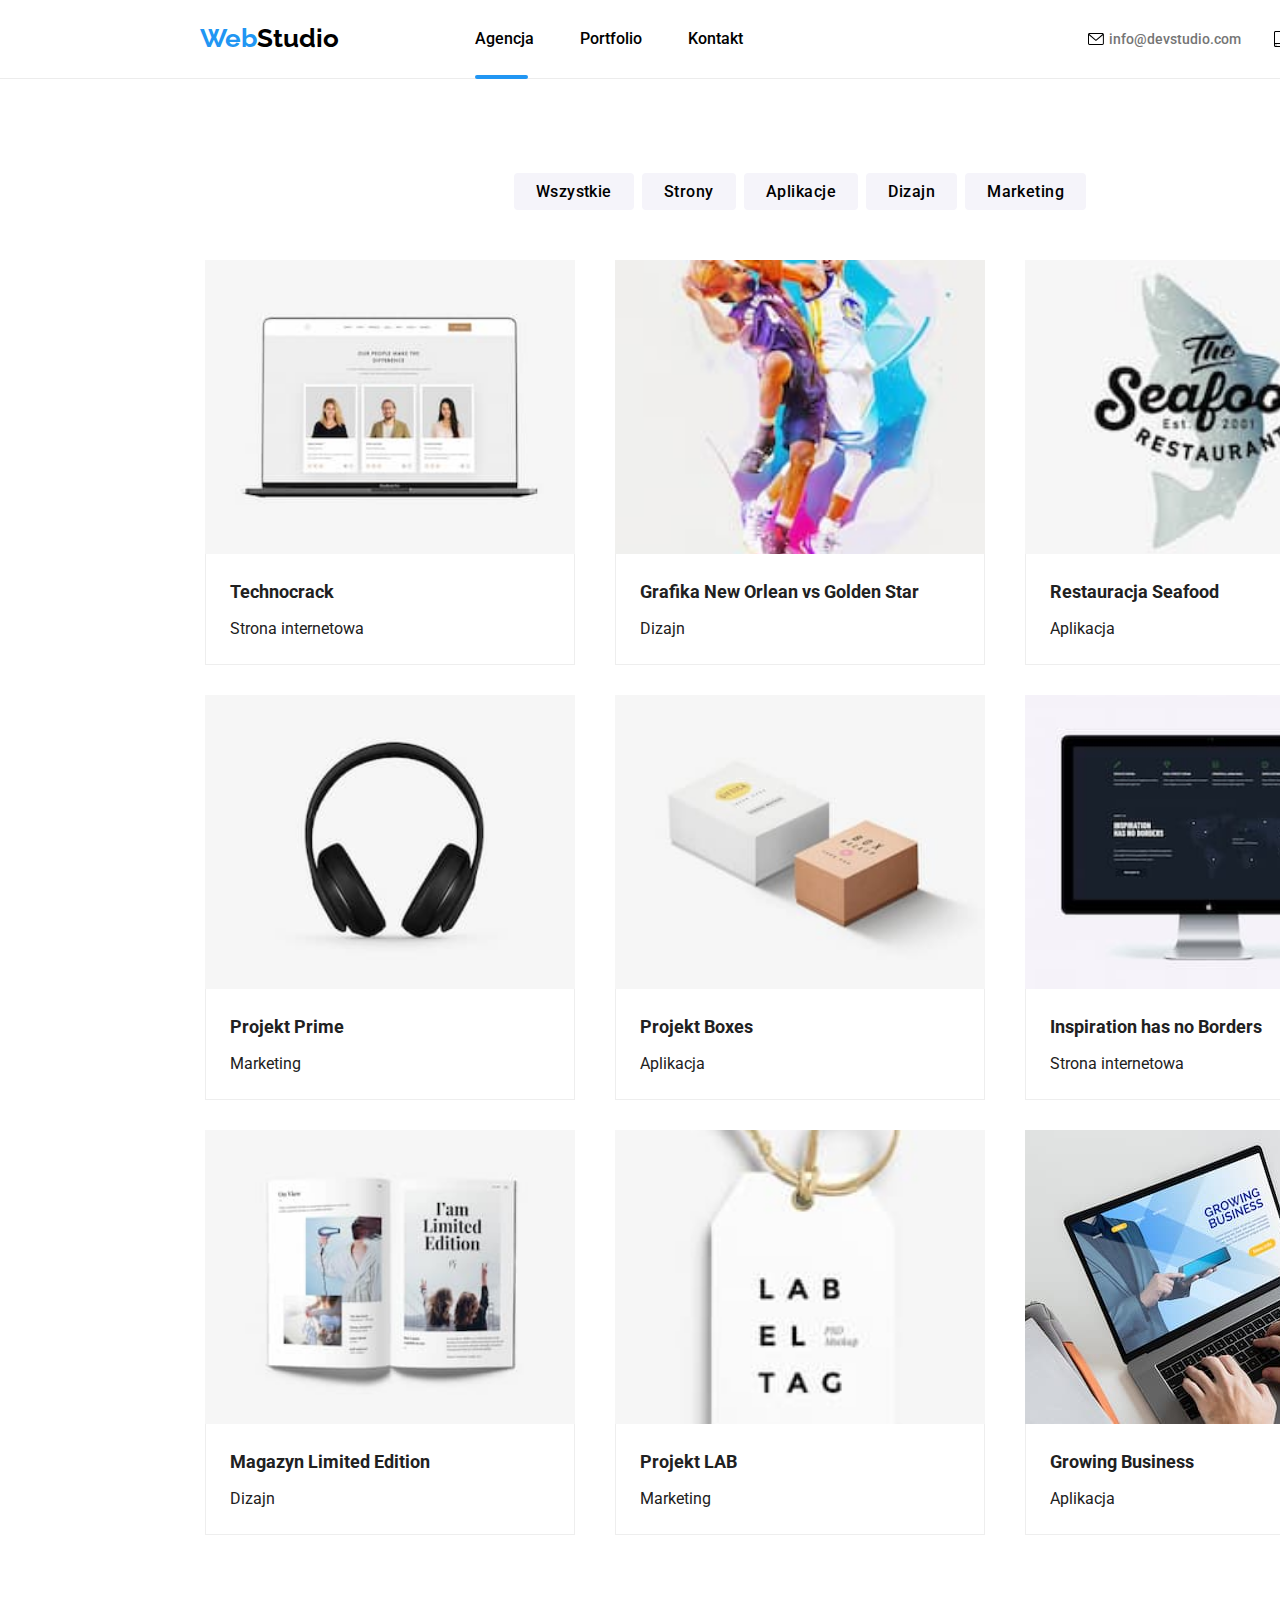
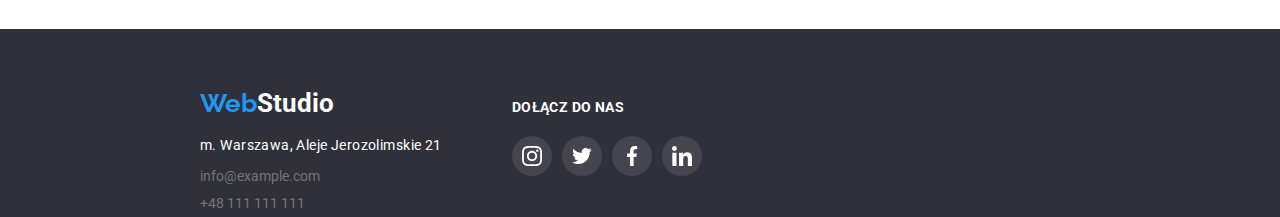
==== portfolio.html @ 17a5595f "Add files via upload" ====
<DOCTYPE html>
<html lang="pl">
    <head>
        <meta charset="UTF-8" />
        <meta http-equiv="X-UA-Compatible" content="IE=edge" />
        <meta name="viewport" content="width=device-width, initial-scale=1.0" />
        <title>Studio</title>
        <link
            rel="stylesheet"
            href="https://cdnjs.cloudflare.com/ajax/libs/modern-normalize/1.0.0/modern-normalize.min.css"
        />
        <link rel="stylesheet" href="css/style.css" />
        <link
            href="https://fonts.googleapis.com/css2?family=Raleway:wght@700&family=Roboto:wght@400;500;700;900&display=swap"
            rel="stylesheet"
        />
    </head>
    <body>
             <header class="page">
                <div class="container">
                <div class="navigation">
                     <a href="index.html">
                    <h2 class="logo-nav">
                        <span class="header-nav">Web</span>Studio
                    </h2>
                <nav>
                    <ul class="navigation-menu">
                        <li>
                            <a href="index.html" class="agency link active">Agencja</a>
                        </li>
                        <li>
                            <a href="portfolio.html">Portfolio</a>
                        </li>
                        <li>
                            <a href="Kontakt">Kontakt</a>
                        </li>
                    </ul>
                </nav>
                <ul class="contact-links">
                  <li>
                 <a href="mailto:info@devstudio.com"><svg class="icon-header" witdh="16" height="12">
                    <use href="./Images/Icons/icons.svg#icon-email"></use>
                 </svg>info@devstudio.com
               </a>
                  </li>
                  <li>
                  <a href="tel:+48111111111"><svg class="icon-header" witdh="10" height="16">
                    <use href="./Images/Icons/icons.svg#icon-smartphone"></use>
                    </svg>+48 111 111 111</a>
                  </li>
                </ul>
                </div>
                </div>
            </header>
        <main>
            <section>
                <div class="container"></div>
                    <div class="button-style">
                 <ul class="button-list">
                    <li>
                        <button type="button">Wszystkie</button>
                    </li>
                    <li>
                        <button type="button">Strony</button>
                    </li>
                    <li>
                        <button type="button">Aplikacje</button>
                    </li>
                    <li>
                        <button type="button">Dizajn</button>
                    </li>
                    <li>
                        <button type="button">Marketing</button>
                    </li>
                 </ul>
                </div>
                </div>
            </section>
            <section>
             <div class="container">
                <ul class="product-center">
                    <li class= "overlay-box">
                        <figure class="product">
                            <div class="container-overlay">      
                                <img
                                class="img"
                                    src="Images/Images_Portfolio/port1.jpg"
                                    alt="strona internetowa"
                                    width="370"
                                    height="294"
                                />
                                <div class="overlay">
                                    <p class="overlay-text">
                                         Technocrack jest popularną platformą wykorzystywaną do
                                        rozpowszechniania koronawirusa. Firmy wykorzystują tę
                                        platformę do celów szpiegowskich i ataków na
                                         niezabezpieczone serwery konkurencji
                                    </p>
                                </div>
                                </div>   
                                <figcaption class="photo-description">
                                    <p class="product-name">Technocrack</p>
                                    <p class="product-description">
                                        Strona internetowa
                                    </p>
                                </figcaption>
                            </figure>
                        </li>
                        <li class= "overlay-box">
                            <figure class="product">
                                  <div class="container-overlay">
                                <img
                                class="img"
                                    src="Images/Images_Portfolio/port2.jpg"
                                    alt=" mecz koszykowki"
                                    width="370"
                                    height="294"
                                />
                                 <div class="overlay">
                                    <p class="overlay-text">
                                         Technocrack jest popularną platformą wykorzystywaną do
                                        rozpowszechniania koronawirusa. Firmy wykorzystują tę
                                        platformę do celów szpiegowskich i ataków na
                                         niezabezpieczone serwery konkurencji
                                    </p>
                                </div>
                                </div>   
                                <figcaption class="photo-description">
                                    <p class="product-name">
                                        Grafika New Orlean vs Golden Star
                                    </p>
                                    <p class="product-description">Dizajn</p>
                                </figcaption>
                            </figure>
                        </li>
                        <li class= "overlay-box">
                            <figure class="product">
                                  <div class="container-overlay">
                                <img
                                class="img"
                                    src="Images/Images_Portfolio/port3.jpg"
                                    alt="logo restauracji"
                                    width="370"
                                    height="294"
                                />
                                 <div class="overlay">
                                    <p class="overlay-text">
                                         Technocrack jest popularną platformą wykorzystywaną do
                                        rozpowszechniania koronawirusa. Firmy wykorzystują tę
                                        platformę do celów szpiegowskich i ataków na
                                         niezabezpieczone serwery konkurencji
                                    </p>
                                </div>
                                </div>   
                                <figcaption class="photo-description">
                                    <p class="product-name">Restauracja Seafood</p>
                                    <p class="product-description">Aplikacja</p>
                                </figcaption>
                            </figure>
                        </li>
                        <li class= "overlay-box">
                            <figure class="product">
                                  <div class="container-overlay">
                                <img
                                class="img"
                                    src="Images/Images_Portfolio/port4.jpg"
                                    alt="czarne słuchawki "
                                    width="370"
                                    height="294"
                                />
                                 <div class="overlay">
                                    <p class="overlay-text">
                                         Technocrack jest popularną platformą wykorzystywaną do
                                        rozpowszechniania koronawirusa. Firmy wykorzystują tę
                                        platformę do celów szpiegowskich i ataków na
                                         niezabezpieczone serwery konkurencji
                                    </p>
                                </div>
                                </div>   
                                <figcaption class="photo-description">
                                    <p class="product-name">Projekt Prime</p>
                                    <p class="product-description">Marketing</p>
                                </figcaption>
                            </figure>
                        </li>
                        <li class= "overlay-box">
                            <figure class="product">
                                  <div class="container-overlay">
                                <img
                                class="img"
                                    src="Images/Images_Portfolio/port5.jpg"
                                    alt="dwa pudełka"
                                    width="370"
                                    height="294"
                                />
                                 <div class="overlay">
                                    <p class="overlay-text">
                                         Technocrack jest popularną platformą wykorzystywaną do
                                        rozpowszechniania koronawirusa. Firmy wykorzystują tę
                                        platformę do celów szpiegowskich i ataków na
                                         niezabezpieczone serwery konkurencji
                                    </p>
                                </div>
                                </div>   
                                <figcaption class="photo-description">
                                    <p class="product-name">Projekt Boxes</p>
                                    <p class="product-description">Aplikacja</p>
                                </figcaption>
                            </figure>
                        </li>
                        <li class= "overlay-box">
                            <figure class="product">
                                  <div class="container-overlay">
                                <img
                                class="img"
                                    src="Images/Images_Portfolio/port6.jpg"
                                    alt="Monitor firmy apple"
                                    width="370"
                                    height="294"
                                />
                                 <div class="overlay">
                                    <p class="overlay-text">
                                         Technocrack jest popularną platformą wykorzystywaną do
                                        rozpowszechniania koronawirusa. Firmy wykorzystują tę
                                        platformę do celów szpiegowskich i ataków na
                                         niezabezpieczone serwery konkurencji
                                    </p>
                                </div>
                                </div>   
                                <figcaption class="photo-description">
                                    <p class="product-name">
                                        Inspiration has no Borders
                                    </p>
                                    <p class="product-description">
                                        Strona internetowa
                                    </p>
                                </figcaption>
                            </figure>
                        </li>
                        <li class= "overlay-box">
                            <figure class="product">
                                  <div class="container-overlay">
                                <img
                                class="img"
                                    src="Images/Images_Portfolio/port7.jpg"
                                    alt="otwarta książka"
                                    width="370"
                                    height="294"
                                />
                                 <div class="overlay">
                                    <p class="overlay-text">
                                         Technocrack jest popularną platformą wykorzystywaną do
                                        rozpowszechniania koronawirusa. Firmy wykorzystują tę
                                        platformę do celów szpiegowskich i ataków na
                                         niezabezpieczone serwery konkurencji
                                    </p>
                                </div>
                                </div>   
                                <figcaption class="photo-description">
                                    <p class="product-name">
                                        Magazyn Limited Edition
                                    </p>
                                    <p class="product-description">Dizajn</p>
                                </figcaption>
                            </figure>
                        </li>
                        <li class= "overlay-box">
                            <figure class="product">
                                  <div class="container-overlay">
                                <img
                                class="img"
                                    src="Images/Images_Portfolio/port8.jpg"
                                    alt="biała zawieszka"
                                    width="370"
                                    height="294"
                                />
                                 <div class="overlay">
                                    <p class="overlay-text">
                                         Technocrack jest popularną platformą wykorzystywaną do
                                        rozpowszechniania koronawirusa. Firmy wykorzystują tę
                                        platformę do celów szpiegowskich i ataków na
                                         niezabezpieczone serwery konkurencji
                                    </p>
                                </div>
                                </div>   
                                <figcaption class="photo-description">
                                    <p class="product-name">Projekt LAB</p>
                                    <p class="product-description">Marketing</p>
                                </figcaption>
                            </figure>
                        </li>
                        <li class= "overlay-box">
                            <figure class="product">
                                  <div class="container-overlay">
                                <img
                                class="img"
                                    src="Images/Images_Portfolio/port9.jpg"
                                    alt="rece piszące na klawiaturze "
                                    width="370"
                                    height="294"
                                />
                                 <div class="overlay">
                                    <p class="overlay-text">
                                         Technocrack jest popularną platformą wykorzystywaną do
                                        rozpowszechniania koronawirusa. Firmy wykorzystują tę
                                        platformę do celów szpiegowskich i ataków na
                                         niezabezpieczone serwery konkurencji
                                    </p>
                                </div>
                                </div>   
                                <figcaption class="photo-description">
                                    <p class="product-name">Growing Business</p>
                                    <p class="product-description">Aplikacja</p>
                                </figcaption>
                            </figure>
                        </li>
                    </ul>
                    </div> 
                </div>
                </div>
                </section>
                </main>
                <footer class="footer-navigation">
                    <div class="container test">
                        <div class="block">
                        <a href="index.html">
                            <h2 class="navigation-footer-header">
                            <span class="header-nav">Web</span>Studio</h2></a>
                        <address class="address">
                            <p>m. Warszawa, Aleje Jerozolimskie 21</p>
                         </address>
                             <ul class="contact">
                                 <li> <a href="mailto:info@example.com">info@example.com</a></li> 
                                 <li><a href="tel:+48111111111">+48 111 111 111</a></li>
                                 </div>
                                 <div class="socialmedia-center">
                     <section class="footer-socialmedia">
                        <h3 class="footer-socialmedia-title">dołącz do nas</h3>
                        <ul class="list-footer-socialmedia-menu">
                            <li class="footer-socialmedia-item">
                                <a href="#">
                                <svg class="footer-socialmedia-svg" width="20" height="20" >
                                    <use href="./Images/Icons/icons.svg#icon-instagram">
                                    </use>
                                </svg>
                                </a>
                            </li>
                            <li class="footer-socialmedia-item">
                                <a href="#">
                                <svg class="footer-socialmedia-svg" width="20" height="20">
                                    <use href="./Images/Icons/icons.svg#icon-twiiter">
                                    </use>
                                </svg>
                                </a>
                            </li>
                            <li class="footer-socialmedia-item">
                                <a href="#">
                                <svg class="footer-socialmedia-svg" width="20" height="20">
                                    <use href="./Images/Icons/icons.svg#icon-facebook">
                                    </use>
                                </svg>
                                </a>
                            </li>
                            <li class="footer-socialmedia-item">
                                <a href="#">
                                <svg class="footer-socialmedia-svg" width="20" height="20">
                                    <use href="./Images/Icons/icons.svg#icon-linkedin">
                                    </use>
                                </svg>
                                </a>
                            </li>
                        </ul>
                        </div>
                    </div>
                </div>
                     </section>
                </footer>
                <script src="./js/modal.js"></script>
              </body>
            </html>
---- css/style.css ----
* {
  box-sizing: border-box;
  margin: 0;
  padding: 0;
}
:root {
  --accent-color: #2196f3;
  --background-color: #2f303a;
  --contacts-color: rgba(255, 255, 255, 0.6);
  --contacts-header-color: #757575;
  --body-background-color: #ffffff;
  --main-text-color: #212121;
  --color-icon: #afb1b8;
  --grey-line-color: #eeeeee;
  --blue-color: rgba(33, 150, 243, 1);
}
.img {
  object-fit: cover;
  display: block;
}
body {
  font-family: "Roboto", "Raleway", sans-serif;
  color: var(--main-text-color);
  margin: auto;
  width: 1600px;
}
.navigation-menu {
  display: flex;
  list-style: none;
  gap: 46px;
}
.navigation-menu li {
  display: inline;
  text-decoration: none;
}

.navigation-menu li:hover {
  display: inline;
  text-decoration: none;
  transition: 250ms;
}

.navigation-menu a {
  text-decoration: none;
}

.navigation-menu a:hover {
  display: inline;
  text-decoration: none;
  transition: 250ms;
}
.navigation {
  display: flex;
  align-items: center;
  padding-top: 24px;
  padding-bottom: 24px;
}
.page {
  border-bottom: 1px solid #ececec;
}
.portfolio-page {
  border-bottom: 1px solid #ececec;
}
.header-nav {
  font-family: "Raleway";
  color: var(--accent-color);
  font-weight: 700;
  font-size: 26px;
}
.logo-nav {
  font-family: "Raleway";
}
.navigation h2 {
  font-size: 26px;
  padding-right: 90px;
}
.navigation a {
  text-decoration: none;
  color: #000000;
  font-size: 16px;
  font-weight: 500;
}
.contact-links li a:hover svg {
  fill: var(--accent-color);
  transition: 250ms;
}
.contact-links a {
  display: flex;
  align-items: center;
  font-size: 14px;
  line-height: 24px;
  color: var(--contacts-header-color);
}
.contact-links {
  display: flex;
  align-items: center;
  list-style: none;
  font-size: 14px;
  line-height: 24px;
  color: var(--contacts-header-color);
  padding-left: 345px;
  gap: 30px;
}
.short-description {
  padding-top: 94px;
}
.footer-navigation a {
  text-decoration: none;
  color: #ffffff;
  fill: var(--body-background-color);
}
.navigation a:focus,
.navigation a:hover,
.footer-navigation a:focus,
.footer-navigation a:hover {
  color: var(--accent-color);
  transition: 250ms;
}
.main-header {
  display: block;
  margin: auto;
  background-image: linear-gradient(to right, #2f303a66 40%, #2f303a66 40%),
    url(../Images/Zdjecia/Img.jpg);
  background-size: cover;
}
.main-text-content {
  display: block;
  text-align: center;
  padding-top: 200px;
  padding-bottom: 280px;
}
.tittle-page {
  display: flex;
  font-family: "Roboto";
  font-weight: 900;
  font-size: 44px;
  margin: auto;
  justify-content: space-around;
  text-transform: uppercase;
  color: #ffffff;
  padding-bottom: 30px;
  letter-spacing: 0.06em;
  width: 696px;
}
.second-section {
  display: flex;
  justify-content: space-around;
  padding-top: 94px;
  padding-bottom: 94px;
}
.close-btn {
  position: absolute;
  top: 8px;
  right: 8px;
  width: 30px;
  height: 30px;
  border-radius: 50%;
  background-color: var(--body-background-color);
  border: 1px solid rgba(0, 0, 0, 0.1);
  cursor: pointer;
}
.close-btn:focus,
.close-btn:hover {
  border-color: var(--accent-color);
  background: var(--body-background-color);
  color: var(--accent-color);
  box-shadow: 0px 1px 3px rgba(0, 0, 0, 0.12), 0px 1px 1px rgba(0, 0, 0, 0.14),
    0px 2px 1px rgba(0, 0, 0, 0.2);
  transition: color 250ms, background 250ms;
  transition-timing-function: cubic-bezier(0.4, 0, 0.2, 1);
}
.backdrop {
  position: fixed;
  left: 0;
  top: 0;
  width: 100%;
  height: 100%;
  background-color: rgba(0, 0, 0, 0.1);
}
.backdrop:focus,
.backdrop:hover {
  transition: color 250ms, background 250ms;
  transition-timing-function: cubic-bezier(0.4, 0, 0.2, 1);
}
.is-hidden {
  opacity: 0;
  visibility: hidden;
  pointer-events: none;
}
.modal {
  position: absolute;
  top: 50%;
  left: 50%;
  transform: translate(-50%, -50%);
  width: 528px;
  min-height: 581px;
  background-color: #ffffff;
}
.main-buttons {
  background-color: var(--accent-color);
  font-family: "Roboto";
  line-height: 1.87;
  font-weight: 700;
  font-size: 16px;
  color: #ffffff;
  text-align: center;
  box-shadow: 0px 4px 4px rgba(0, 0, 0, 0.15);
  border-radius: 4px;
  border: none;
  padding: 10px 41px 10px 42px;
}
.main-buttons:hover {
  cursor: pointer;
  transition: 250ms;
}
.container {
  width: 1200px;
  margin: 0 auto;
}
.description-lorem-ipsum {
  list-style-type: none;
  display: flex;
  gap: 30px;
  padding-left: 15px;
  padding-right: 15px;
}
.icon-main-page {
  display: flex;
  background-color: #f5f4fa;
  padding-top: 25px;
  padding-bottom: 25px;
  padding-left: 102.34px;
  padding-right: 102.34px;
  margin-bottom: 30px;
  border-radius: 4px;
}
.icon-list {
  list-style-type: none;
  display: flex;
  gap: 30px;
  padding-left: 15px;
  padding-right: 15px;
}
.lorem-ipsum-page {
  display: flex;
  justify-content: center;
  align-items: center;
  width: 270px;
  height: 120px;
  background-color: #f5f4fa;
  border-radius: 4px;
  margin-bottom: 30px;
}
.description-title {
  line-height: 1.36;
  font-weight: 700;
  color: var(--brand-color, black);
  font-size: 14px;
}
.description-text {
  line-height: 1.71;
  padding-top: 10px;
  color: var(--description-color);
  font-size: 14px;
}
.icon-list-svg {
  width: 65px;
  height: 70px;
}
.title-profile {
  font-weight: 700;
  font-size: 14px;
  line-height: 1.14;
}
.profile {
  font-size: 14px;
  line-height: 1.71;
  padding-top: 10px;
}
.footer-navigation {
  background-color: var(--background-color);
}
.contact {
  font-size: 14px;
  list-style: none;
}
.contact a {
  display: inline-block;
  font-size: 14px;
  line-height: 1.71;
  color: var(--contacts-header-color);
  width: 231px;
  margin-top: 9px;
  display: block;
}
.footer-navigation address {
  color: #ffffff;
  font-size: 14px;
}
.navigation-color {
  font-family: "Raleway";
  font-weight: 700;
  font-size: 26px;
  color: #ffffff;
}
.team-name {
  display: block;
  text-align: center;
  font-family: "Roboto";
  font-weight: 700;
  font-size: 36px;
  line-height: 1.17;
  padding-bottom: 50px;
}
.pictures {
  width: 270px;
  height: 428px;
  box-shadow: 0px 1px 3px rgba(0, 0, 0, 0.12), 0px 1px 1px rgba(0, 0, 0, 0.14),
    0px 2px 1px rgba(0, 0, 0, 0.2);
  border-radius: 0px 0px 4px 4px;
}
.pictures-name {
  font-weight: 500;
  font-size: 16px;
  color: var(--main-text-color);
  text-align: center;
  padding-top: 30px;
}
.specialization {
  font-size: 16px;
  color: var(--contacts-header-color);
  text-align: center;
  padding-top: 10px;
}
.selection-image {
  display: flex;
  list-style: none;
  flex-direction: row;
  justify-content: space-between;
  gap: 30px;
  padding-bottom: 94px;
}
.navigation-footer-header {
  display: inline-block;
  color: #ffffff;
  font-weight: 700;
  font-size: 26px;
  padding-top: 60px;
  padding-bottom: 15px;
}
.logo-nav {
  font-weight: 700;
  font-size: 26px;
}
.button-style {
  display: flex;
  justify-content: space-around;
  padding-top: 94px;
  padding-bottom: 50px;
}
.button-list {
  list-style-type: none;
  display: flex;
}
.button-list button {
  font-family: "Roboto";
  color: #000000;
  font-weight: 500;
  line-height: 1.6;
  text-align: center;
  font-size: 16px;
  background-color: #f5f4fa;
  border-radius: 4px;
  border: none;
  margin: 0 4px;
  padding: 6px 22px;
  letter-spacing: 0.03em;
}
.button-list button:focus,
.button-list button:hover {
  background-color: var(--accent-color);
  color: #ffffff;
  cursor: pointer;
  box-shadow: 0px 3px 1px rgba(0, 0, 0, 0.1), 0px 1px 2px rgba(0, 0, 0, 0.08),
    0px 2px 2px rgba(0, 0, 0, 0.12);
  transition: 250ms;
}
.photo-description {
  padding: 20px 24px;
  border-bottom: 1px solid var(--grey-line-color);
  border-left: 1px solid var(--grey-line-color);
  border-right: 1px solid var(--grey-line-color);
}
.product {
  width: 370px;
}
.product:hover {
  cursor: pointer;
  box-shadow: 0px 1px 1px rgba(0, 0, 0, 0.12), 0px 4px 4px rgba(0, 0, 0, 0.06),
    1px 4px 6px rgba(0, 0, 0, 0.16);
  transition: 250ms;
}
.product-name {
  padding-bottom: 4px;
  font-weight: 700;
  font-size: 18px;
  line-height: 2;
}
.product-description {
  color: var(--description-color);
  line-height: 1.875;
  font-size: 16px;
}
.product-center {
  display: flex;
  justify-content: space-around;
  flex-wrap: wrap;
  list-style: none;
  gap: 30px;
  padding-bottom: 94px;
}
.dream-team {
  display: flex;
  justify-content: space-around;
  background-color: #f5f4fa;
  padding-top: 94px;
  padding-bottom: 94px;
}
.address {
  font-style: normal;
  padding-bottom: 5px;
  color: var(--contacts-color);
  font-weight: 400;
  font-size: 14px;
  line-height: 1.714;
  letter-spacing: 0.03em;
}
.icon-header {
  margin-right: 5px;
  width: 16px;
  height: 16px;
}
.icon-header:hover,
.icon-header:focus {
  fill: var(--accent-color);
  transition: 250ms;
}
.client-list {
  display: block;
  text-align: center;
  font-family: "Roboto";
  font-weight: 700;
  font-size: 36px;
  line-height: 1.17;
  padding-top: 94px;
  padding-bottom: 50px;
}
.primary-client-list {
  display: flex;
  list-style: none;
  gap: 30px;
  padding-bottom: 94px;
}
.primary-client-list li {
  display: flex;
  justify-content: center;
  align-items: center;
  width: 170px;
  height: 92px;
  border-radius: 4px;
  border: 1px solid #afb1b8;
  fill: var(--color-icon);
}
.primary-client-list :focus,
.primary-client-list :hover {
  fill: var(--accent-color);
  border-color: var(--accent-color);
  cursor: pointer;
  transition: 250ms;
}
.footer-socialmedia-title {
  font-weight: 700;
  font-size: 14px;
  line-height: 1.14;
  letter-spacing: 0.03em;
  text-transform: uppercase;
  color: var(--body-background-color);
  margin: 0;
}
.list-footer-socialmedia-menu {
  fill: #ffffff;
  display: flex;
  padding-top: 20px;
  gap: 10px;
}
.footer-socialmedia-item {
  fill: #ffffff;
  width: 40px;
  height: 40px;
  display: flex;
  justify-content: center;
  align-items: center;
  border-radius: 50%;
  background: rgba(255, 255, 255, 0.1);
}
.footer-socialmedia-item:focus,
.footer-socialmedia-item:hover {
  cursor: pointer;
  background-color: var(--accent-color);
  transition-duration: 250ms;
  transition-timing-function: cubic-bezier(0.4, 0, 0.2, 1);
}
.contact {
  font-size: 14px;
  list-style: none;
}
.contact a {
  display: inline-block;
  font-size: 14px;
  line-height: 9px;
  color: var(--contacts-header-color);
  width: 231px;
  padding-bottom: 9px;
}
.social-network {
  margin-left: auto;
  margin-right: auto;
  display: flex;
  align-items: center;
  justify-content: center;
  gap: 10px;
  width: 206px;
  padding-top: 16px;
  list-style: none;
}
.social-network-button-list {
  display: inline-flex;
  padding: 12px;
  width: 44px;
  height: 44px;
  border-radius: 50%;
  fill: var(--color-icon);
}
.social-network-button-list:hover,
.social-network-button-list:focus,
.social-network-button-list:active {
  background-color: var(--accent-color);
  fill: var(--body-background-color);
  transition: 250ms;
}
.block {
  padding-right: 70px;
}
.test {
  display: flex;
  align-items: baseline;
}
.product img {
  display: block;
}
.overlay-box {
  margin: 0;
  position: relative;
  overflow: hidden;
}
.overlay {
  position: absolute;
  top: 0;
  left: 0;
  width: 100%;
  height: 100%;
  transform: translateY(100%);
  transition: 250ms;
  padding: 49px 45px 49px 24px;
}
.overlay:focus,
.overlay:hover {
  transition-duration: 250ms;
  transition-timing-function: cubic-bezier(0.4, 0, 0.2, 1);
}
.overlay-box:hover .overlay {
  transform: translatex(0);
  background: rgba(33, 150, 243, 0.9);
  transition-duration: 250ms;
  transition-timing-function: cubic-bezier(0.4, 0, 0.2, 1);
}
.overlay-text {
  font-weight: 400;
  font-size: 18px;
  color: var(--body-background-color);
  line-height: 28px;
  letter-spacing: 0.03em;
}
.container-overlay {
  display: flex;
  height: 294px;
  position: relative;
  overflow: hidden;
}
.overlay-box:hover {
  cursor: pointer;
  box-shadow: 0px 1px 1px rgba(0, 0, 0, 0.12), 0px 4px 4px rgba(0, 0, 0, 0.06),
    1px 4px 6px rgba(0, 0, 0, 0.16);
  transition: box-shadow 250ms;
  transition-timing-function: cubic-bezier(0.4, 0, 0.2, 1);
}
.label {
  width: 370px;
  height: 294px;
  position: relative;
}
.text-label {
  width: 370px;
  height: 70px;
  position: absolute;
  background: #2f303acc;
  margin-top: 224px;
}

.text-label > p {
  font-family: "Roboto";
  font-weight: 700;
  font-size: 14px;
  line-height: 16px;
  text-align: center;
  text-transform: uppercase;
  color: var(--body-background-color);
  padding-top: 27px;
}
.photos {
  background-color: var(--first-background-color);
  display: inline;
  color: var(--first-text-color);
}
.photos h2 {
  text-align: center;
  font-weight: 700;
  font-size: 36px;
  padding-bottom: 50px;
}

.photos ul {
  list-style: none;
  gap: 30px;
}
.photo {
  display: flex;
  align-items: center;
  justify-content: space-between;
  flex-direction: row;
}
.clients {
  height: 92px;
  width: 170px;
  border: 1px solid var(--social-links-color);
  border-radius: 4px;
  display: flex;
  align-items: center;
  justify-content: center;
  transition: fill 250ms cubic-bezier(0.4, 0, 0.2, 1) 0ms,
    border 250ms cubic-bezier(0.4, 0, 0.2, 1) 0ms;
}
.footer-socialmedia-svg {
  fill: #ffffff;
}
.agency {
  color: #000;
  position: relative;
}
.agency:hover {
  text-decoration: none;
  transition-duration: 250ms;
  transition-timing-function: cubic-bezier(0.4, 0, 0.2, 1);
}
.link {
  text-decoration: none;
}
.active {
  position: relative;
  color: #2196f3;
}

.active::after {
  content: "";
  width: 53px;
  height: 4px;
  background: var(--accent-color);
  text-decoration: var(--accent-color);
  border-radius: 2px;
  position: absolute;
  bottom: -31px;
  text-transform: uppercase;
  left: 0;
}
.nav-links {
  padding-left: 93px;
  gap: 46px;
  top: 32px;
}
.nav-links ul {
  display: inline;
  font-weight: 600;
  font-size: 14px;
  font-style: normal;
  line-height: 16px;
  word-spacing: 46px;
  align-items: center;
}
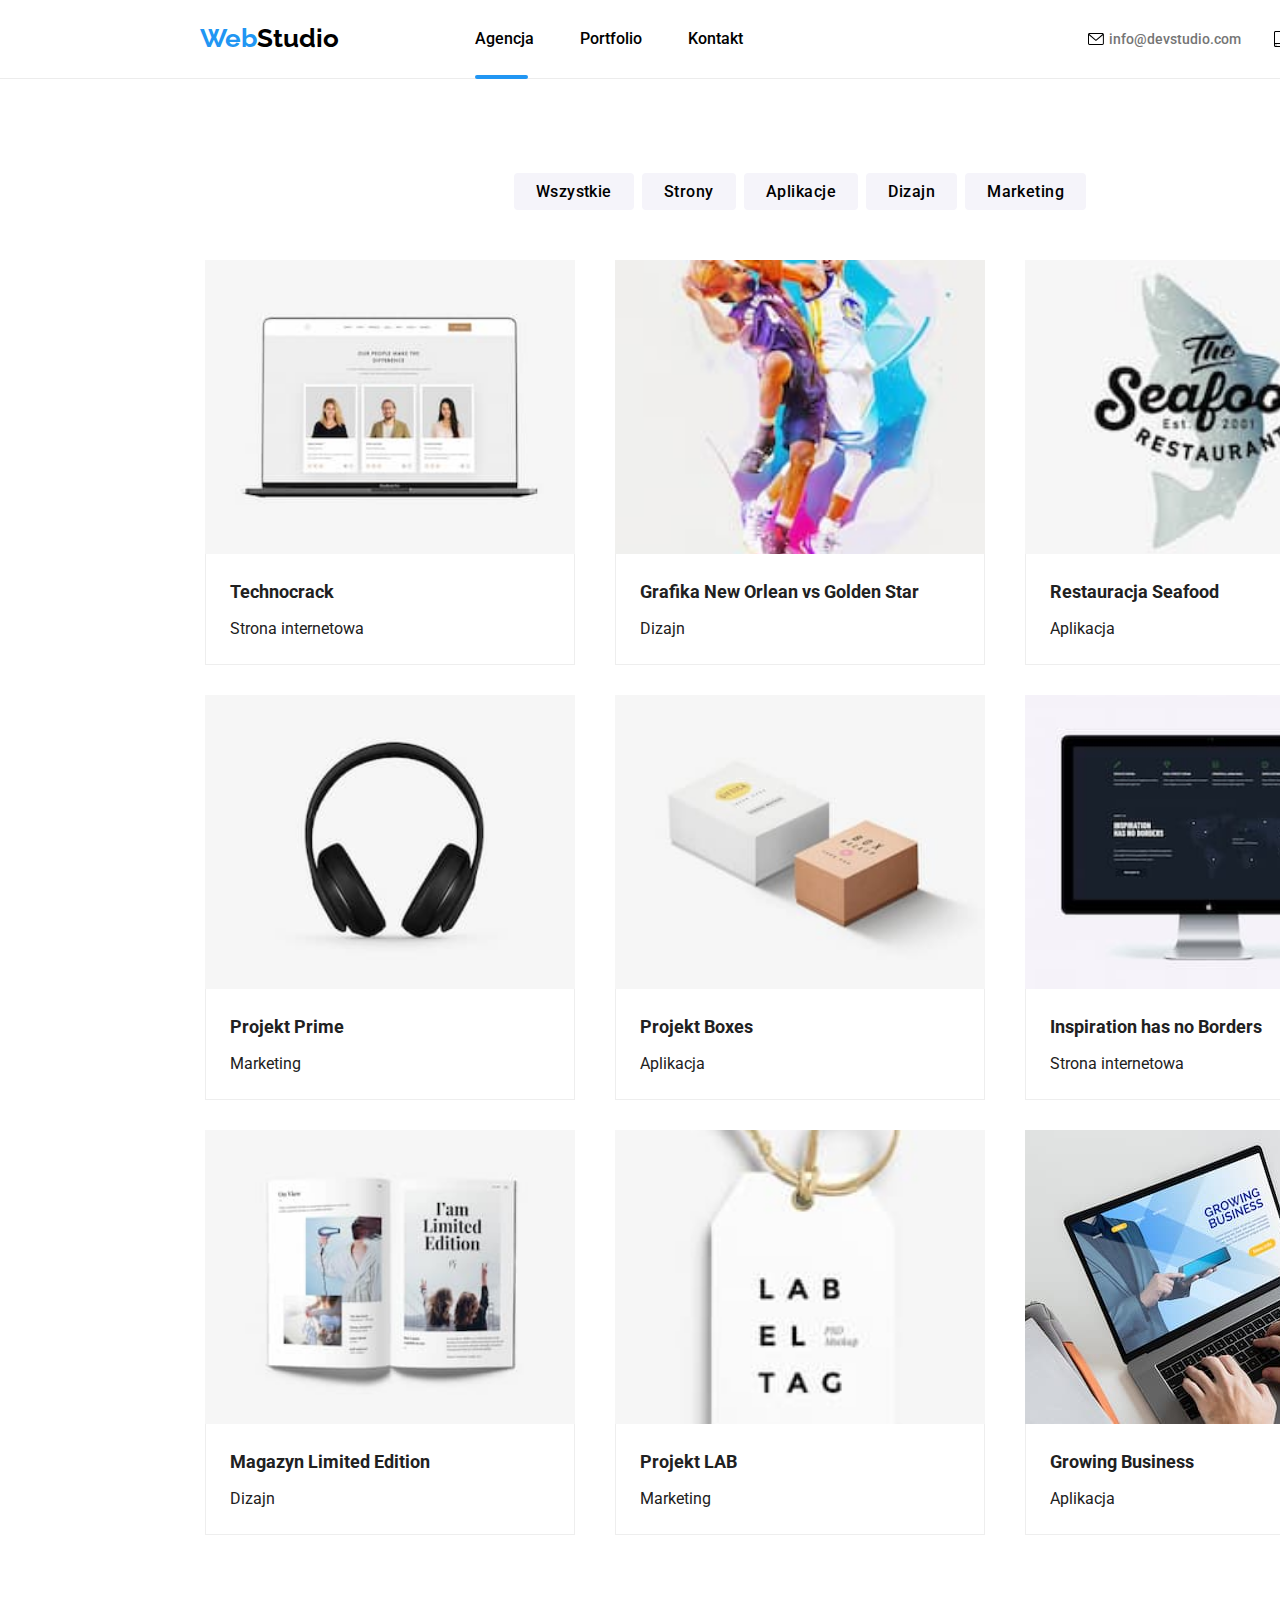
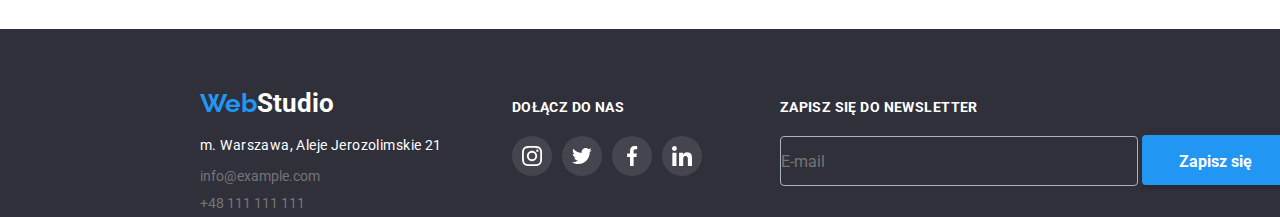
==== commit aba5c55f: "mnnb" ====
--- a/portfolio.html
+++ b/portfolio.html
@@ -371,10 +371,21 @@
                             </li>
                         </ul>
                         </div>
-                    </div>
-                </div>
-                     </section>
-                </footer>
+                    </section>
+                    <div class="newsletter-page">
+                     <h4 class="newsletter-tittle">Zapisz się do newsletter</h4>
+                     <form name="modal-form" autocomplete="on" novalidate>
+                       <label class="page-footer__label">
+                       <input class="newsletter-style" type="email" name="email" placeholder="E-mail">
+                       </label>
+                       <button class="newsletter-button" type="submit">Zapisz się
+                         <svg class="newsletter-icon">
+                           <use href="./Images/Icons/icons.svg#icon-send"></use>
+                         </svg>
+                        </button>
+                     </form>
+                     </div>
+             </footer>
                 <script src="./js/modal.js"></script>
               </body>
             </html>--- a/css/style.css
+++ b/css/style.css
@@ -706,3 +706,185 @@
   word-spacing: 46px;
   align-items: center;
 }
+.newsletter-page {
+  margin-left: 78px;
+}
+.newsletter-tittle {
+  font-weight: 700;
+  font-size: 14px;
+  line-height: 1.14;
+  letter-spacing: 0.03em;
+  text-transform: uppercase;
+  color: var(--body-background-color);
+  margin: 0;
+}
+.newsletter-style {
+  margin-top: 20px;
+  border: 1px solid #afb1b8;
+  width: 358px;
+  height: 50px;
+  border-radius: 4px;
+  background-color: var(--background-color);
+}
+.newsletter-button {
+  background-color: var(--accent-color);
+  font-family: "Roboto";
+  line-height: 1.87;
+  font-weight: 700;
+  font-size: 16px;
+  color: #ffffff;
+  text-align: center;
+  box-shadow: 0px 4px 4px rgba(0, 0, 0, 0.15);
+  border-radius: 4px;
+  border: none;
+  width: 200px;
+  height: 50px;
+}
+.newsletter-button:hover {
+  cursor: pointer;
+  transition: 250ms;
+}
+.modal__form-title {
+  margin-top: 40px;
+  font-family: Roboto;
+  font-size: 20px;
+  font-weight: 700;
+  line-height: 23px;
+  letter-spacing: 0.03em;
+  text-align: center;
+  color: #212121;
+  padding-bottom: 2px;
+}
+.modal__text-form {
+  margin-left: 40px;
+  margin-top: 12px;
+  display: flex;
+  font-family: Roboto;
+  font-size: 12px;
+  font-weight: 400;
+  line-height: 14px;
+  letter-spacing: 0.01em;
+  text-align: left;
+  color: var(--contacts-hder-color);
+  padding-bottom: 4px;
+}
+.modal__form-box {
+  width: 448px;
+  border: 1px solid rgba(33, 33, 33, 0.2);
+  border-radius: 4px;
+  height: 40px;
+  margin-bottom: 10px;
+  padding-left: 42px;
+}
+.modal__icon-person {
+  fill: #212121;
+  height: 12px;
+  width: 12px;
+  position: absolute;
+  top: 110px;
+  left: 60px;
+}
+.modal__icon-phone {
+  fill: #212121;
+  height: 13px;
+  width: 13px;
+  position: absolute;
+  top: 190px;
+  left: 60px;
+}
+.modal__icon-mail {
+  fill: #212121;
+  height: 12px;
+  width: 15px;
+  position: absolute;
+  top: 270px;
+  left: 60px;
+}
+.modal__textarea {
+  width: 448px;
+  border: 1px solid rgba(33, 33, 33, 0.2);
+  border-radius: 4px;
+  height: 120px;
+  resize: none;
+  padding: 12px;
+}
+.modal__textarea::placeholder {
+  font-family: "Roboto";
+  font-style: normal;
+  font-weight: 400;
+  font-size: 12px;
+  line-height: 14px;
+  letter-spacing: 0.01em;
+  color: rgba(117, 117, 117, 0.5);
+}
+.modal__checkbox {
+  position: relative;
+  appearance: none;
+  cursor: pointer;
+}
+.modal__box {
+  margin-left: 57px;
+  position: relative;
+  margin-top: 20px;
+}
+.modal__checkbox::before {
+  content: "";
+  opacity: 0;
+  cursor: pointer;
+}
+.modal__checkmark::before {
+  content: "";
+  height: 15px;
+  width: 15px;
+  border: 2px solid black;
+  position: absolute;
+  cursor: pointer;
+  border-radius: 2px;
+  left: 6px;
+  bottom: 5px;
+}
+.modal__checkbox-icon {
+  position: absolute;
+  left: 6px;
+  bottom: 5px;
+  width: 16px;
+  height: 15px;
+}
+.modal__checkbox:checked ~ .modal__checkmark::before {
+  background-color: var(--accent-color);
+  border: none;
+  background-image: url(../Images/Icons/icons.svg#icon-check);
+  border-radius: 2px;
+  position: absolute;
+}
+.modal__checkbox:checked + .modal__checkbox-icon {
+  visibility: visible;
+  background-color: var(--accent-color);
+  cursor: pointer;
+  border-radius: 2px;
+}
+.modal__checkbox-text {
+  font-family: "Roboto";
+  font-style: normal;
+  font-weight: 400;
+  font-size: 14px;
+  line-height: 24px;
+  letter-spacing: 0.03em;
+  color: #757575;
+  margin-top: 25px;
+  cursor: default;
+}
+.modal__checkbox-link {
+  color: var(--accent-color);
+  text-decoration: underline;
+  cursor: pointer;
+}
+.modal__button-position {
+  display: flex;
+  justify-content: center;
+}
+.newsletter-icon {
+  width: 24px;
+  height: 24px;
+  margin-left: 24px;
+}
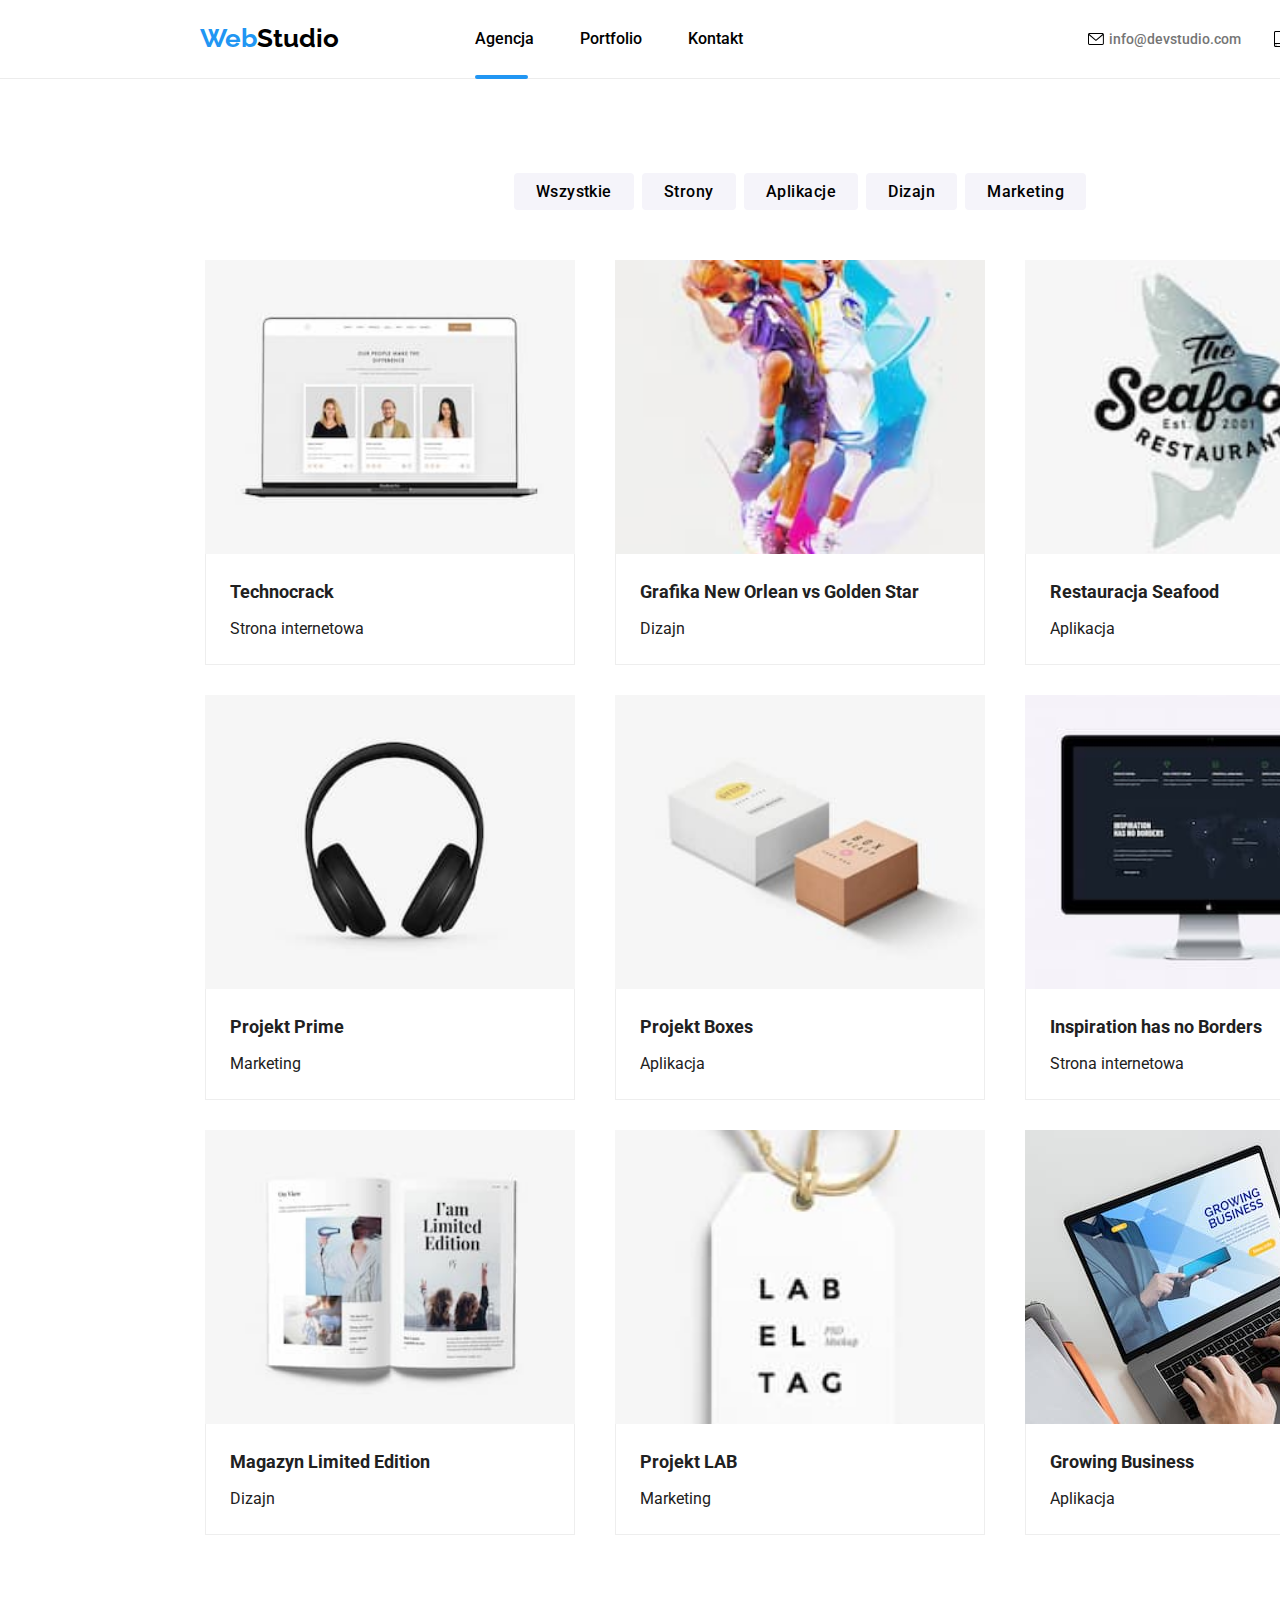
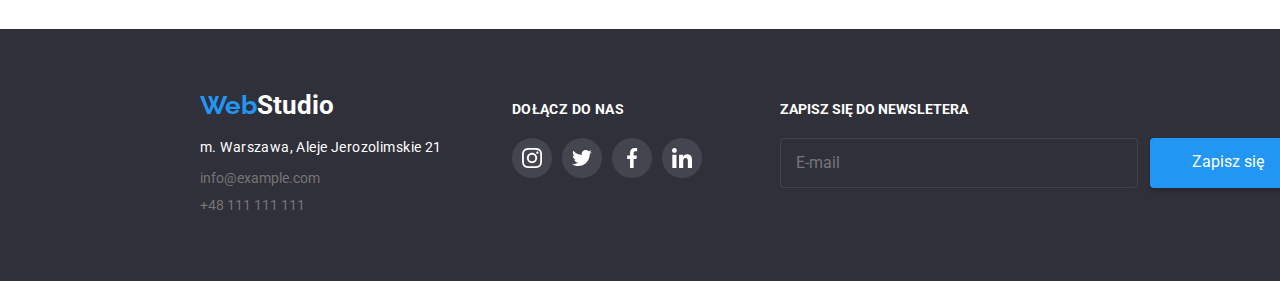
==== commit 89ed157b: "f677" ====
--- a/portfolio.html
+++ b/portfolio.html
@@ -371,20 +371,21 @@
                             </li>
                         </ul>
                         </div>
-                    </section>
-                    <div class="newsletter-page">
-                     <h4 class="newsletter-tittle">Zapisz się do newsletter</h4>
-                     <form name="modal-form" autocomplete="on" novalidate>
-                       <label class="page-footer__label">
-                       <input class="newsletter-style" type="email" name="email" placeholder="E-mail">
-                       </label>
-                       <button class="newsletter-button" type="submit">Zapisz się
-                         <svg class="newsletter-icon">
-                           <use href="./Images/Icons/icons.svg#icon-send"></use>
-                         </svg>
-                        </button>
-                     </form>
-                     </div>
+                        <form class="form-footer" name="newslatter">
+                            <label class="form-footer-label" for="email" id="email">
+                              Zapisz się do newsletera
+                            </label>
+                            <div class="formcontainer">
+                              <input class="form-footer-input" type="email" name="email" placeholder="E-mail"
+                              />
+                              <button class="form-button" type="submit">
+                                Zapisz się
+                                <svg class="icon-send" width="24px" height="24px">
+                                  <use href="./Images/Icons/icon send.svg#icon-send"></use>
+                                </svg>
+                              </button>
+                              </div>
+                           </form>
              </footer>
                 <script src="./js/modal.js"></script>
               </body>
--- a/css/style.css
+++ b/css/style.css
@@ -13,6 +13,7 @@
   --color-icon: #afb1b8;
   --grey-line-color: #eeeeee;
   --blue-color: rgba(33, 150, 243, 1);
+  --transition-fn: cubic-bezier(0.4, 0, 0.2, 1);
 }
 .img {
   object-fit: cover;
@@ -149,52 +150,42 @@
   padding-bottom: 94px;
 }
 .close-btn {
+  cursor: pointer;
+  width: 30px;
+  height: 30px;
+  border-radius: 50%;
+  background: #ffffff;
+  border: 1px solid rgba(0, 0, 0, 0.1);
   position: absolute;
   top: 8px;
   right: 8px;
-  width: 30px;
-  height: 30px;
-  border-radius: 50%;
-  background-color: var(--body-background-color);
-  border: 1px solid rgba(0, 0, 0, 0.1);
-  cursor: pointer;
-}
-.close-btn:focus,
-.close-btn:hover {
-  border-color: var(--accent-color);
-  background: var(--body-background-color);
-  color: var(--accent-color);
-  box-shadow: 0px 1px 3px rgba(0, 0, 0, 0.12), 0px 1px 1px rgba(0, 0, 0, 0.14),
-    0px 2px 1px rgba(0, 0, 0, 0.2);
-  transition: color 250ms, background 250ms;
-  transition-timing-function: cubic-bezier(0.4, 0, 0.2, 1);
 }
 .backdrop {
   position: fixed;
+  display: flex;
   left: 0;
   top: 0;
   width: 100%;
   height: 100%;
   background-color: rgba(0, 0, 0, 0.1);
-}
-.backdrop:focus,
-.backdrop:hover {
-  transition: color 250ms, background 250ms;
   transition-timing-function: cubic-bezier(0.4, 0, 0.2, 1);
 }
 .is-hidden {
-  opacity: 0;
-  visibility: hidden;
-  pointer-events: none;
+  transform: translatex(-100%);
 }
 .modal {
-  position: absolute;
+  position: relative;
   top: 50%;
   left: 50%;
   transform: translate(-50%, -50%);
   width: 528px;
-  min-height: 581px;
+  height: 581px;
+  pointer-events: painted;
+  flex-direction: column;
   background-color: #ffffff;
+  border-radius: 4px;
+  box-shadow: 0px 1px 3px rgba(0, 0, 0, 0.12), 0px 1px 1px rgba(0, 0, 0, 0.14),
+    0px 2px 1px rgba(0, 0, 0, 0.2);
 }
 .main-buttons {
   background-color: var(--accent-color);
@@ -279,6 +270,8 @@
 }
 .footer-navigation {
   background-color: var(--background-color);
+  width: 1600px;
+  height: 252px;
 }
 .contact {
   font-size: 14px;
@@ -726,23 +719,25 @@
   border-radius: 4px;
   background-color: var(--background-color);
 }
+.newsletter-icon {
+  width: 24px;
+  height: 24px;
+  padding-left: 24px;
+}
 .newsletter-button {
-  background-color: var(--accent-color);
-  font-family: "Roboto";
-  line-height: 1.87;
-  font-weight: 700;
-  font-size: 16px;
-  color: #ffffff;
-  text-align: center;
-  box-shadow: 0px 4px 4px rgba(0, 0, 0, 0.15);
-  border-radius: 4px;
-  border: none;
+  display: flex;
+  justify-content: space-between;
+  align-items: center;
+  margin-left: 12px;
   width: 200px;
   height: 50px;
-}
-.newsletter-button:hover {
+  border-radius: 4px;
+  border: none;
+  background-color: rgba(33, 150, 243, 1);
+  color: white;
+  box-shadow: 0px 4px 4px rgba(0, 0, 0, 0.15);
   cursor: pointer;
-  transition: 250ms;
+  padding: 10px 28px 10px 42px;
 }
 .modal__form-title {
   margin-top: 40px;
@@ -757,7 +752,7 @@
 }
 .modal__text-form {
   margin-left: 40px;
-  margin-top: 12px;
+  margin-top: 10px;
   display: flex;
   font-family: Roboto;
   font-size: 12px;
@@ -768,13 +763,30 @@
   color: var(--contacts-hder-color);
   padding-bottom: 4px;
 }
+input:hover + svg,
+input:focus-within + svg {
+  fill: #2196f3;
+  outline: 0;
+}
 .modal__form-box {
   width: 448px;
   border: 1px solid rgba(33, 33, 33, 0.2);
   border-radius: 4px;
   height: 40px;
   margin-bottom: 10px;
-  padding-left: 42px;
+  padding-left: 12px;
+}
+.modal__form-box:hover,
+.modal__form-box:focus-within {
+  border: 1px solid var(--accent-color);
+}
+.modal__form-box:hover + svg,
+.modal__form-box:focus-within + svg {
+  fill: #2196f3;
+}
+.modal__form-box:hover,
+.modal__form-box:focus-within {
+  border: 1px solid var(--accent-color);
 }
 .modal__icon-person {
   fill: #212121;
@@ -817,74 +829,201 @@
   letter-spacing: 0.01em;
   color: rgba(117, 117, 117, 0.5);
 }
-.modal__checkbox {
-  position: relative;
-  appearance: none;
-  cursor: pointer;
+.kwadrat {
+  width: 16px;
+  height: 15px;
 }
 .modal__box {
-  margin-left: 57px;
-  position: relative;
-  margin-top: 20px;
-}
-.modal__checkbox::before {
-  content: "";
-  opacity: 0;
-  cursor: pointer;
-}
-.modal__checkmark::before {
-  content: "";
-  height: 15px;
-  width: 15px;
-  border: 2px solid black;
-  position: absolute;
-  cursor: pointer;
-  border-radius: 2px;
-  left: 6px;
-  bottom: 5px;
+  margin-top: 60px;
+  position: static;
+  color: var(--contacts-header-color);
 }
 .modal__checkbox-icon {
   position: absolute;
-  left: 6px;
-  bottom: 5px;
+  top: 10%;
+  right: 97%;
+  fill: var(--body-background-color);
+}
+input:checked + .modal__checkbox-icon {
+  outline: 0;
+  fill: var(--accent-color);
+  border-color: var(--accent-color);
+  border-radius: 2px;
+  transition: border-color 250ms var(--transition-fn);
+  transition: fill 250ms var(--transition-fn);
+}
+.modal__checkbox-text {
+  font-weight: 400;
+  font-size: 14px;
+  line-height: 1.5em;
+  letter-spacing: 0.03em;
+}
+.modal__checkbox-link {
+  color: var(--accent-color);
+  font-weight: 400;
+  font-size: 14px;
+  line-height: 1.5em;
+  letter-spacing: 0.03em;
+}
+.modal__button-position {
+  margin-top: 30px;
+  margin-bottom: 40px;
+  display: flex;
+  justify-content: center;
+  margin-top: 30px;
+  margin-bottom: 40px;
+}
+.modal-form-policy-text::before {
+  display: inline-block;
+  content: "";
   width: 16px;
   height: 15px;
-}
-.modal__checkbox:checked ~ .modal__checkmark::before {
+  border: 1px solid #000;
+  transition: all 250ms var(--transition-fn);
+}
+.modal-form-policy:checked + .modal-form-policy-text::before {
   background-color: var(--accent-color);
+  border: 3px solid #ffffff;
+  background-image: url(../Images/Icons/icons.svg#icon-vector);
+}
+.visually-hidden {
+  position: absolute !important;
+  clip: rect(1px 1px 1px 1px);
+  clip: rect(1px, 1px, 1px, 1px);
+  padding: 0 !important;
+  border: 0 !important;
+  height: 1px !important;
+  width: 1px !important;
+  overflow: hidden;
+}
+.formcontainer {
+  display: flex;
+}
+.form-footer-input:hover,
+.form-footer-input:focus {
+  border-color: var(--accent-color);
+}
+.form-footer {
+  display: flex;
+  flex-direction: column;
+  margin-left: 78px;
+}
+.form-footer-label {
+  font-weight: 700;
+  font-size: 14px;
+  text-transform: uppercase;
+  color: rgba(255, 255, 255, 1);
+  margin-bottom: 20px;
+  margin-top: 72px;
+}
+.form-footer-input {
+  width: 358px;
+  height: 50px;
+  color: rgba(255, 255, 255, 0.6);
+  border: 1px solid rgba(117, 117, 117, 0.3);
+  border-radius: 4px;
+  padding: 16px 15px;
+  background-color: transparent;
+  transition: border-color 250ms cubic-bezier(0.4, 0, 0.2, 1);
+  outline: 0;
+}
+.form-button {
+  display: flex;
+  justify-content: space-between;
+  align-items: center;
+  margin-left: 12px;
+  width: 200px;
+  height: 50px;
+  border-radius: 4px;
   border: none;
-  background-image: url(../Images/Icons/icons.svg#icon-check);
+  background-color: rgba(33, 150, 243, 1);
+  color: white;
+  box-shadow: 0px 4px 4px rgba(0, 0, 0, 0.15);
+  cursor: pointer;
+  padding: 10px 28px 10px 42px;
+}
+.legal-checkbox {
+  display: flex;
+  flex-wrap: wrap;
+  margin-top: 20px;
+  margin-bottom: 30px;
+  align-items: center;
+}
+.hide-checkbox {
+  opacity: 0;
+}
+.hide-checkbox:checked + .checkboxspan {
+  background-color: rgba(33, 150, 243, 1);
+  border: none;
+}
+.checkboxspan {
+  display: flex;
+  width: 16px;
+  height: 15px;
   border-radius: 2px;
-  position: absolute;
-}
-.modal__checkbox:checked + .modal__checkbox-icon {
-  visibility: visible;
-  background-color: var(--accent-color);
+  margin-left: 54px;
+  align-items: center;
+  justify-content: center;
+  border: 2px solid #212121;
+}
+.spancheck {
+  margin-left: 7px;
+  margin-right: 54px;
+  font-size: 14px;
+  line-height: 1.71;
+  color: rgba(117, 117, 117, 1);
+}
+.checkbutton {
+  display: flex;
+  width: 200px;
+  height: 50px;
+  border-radius: 4px;
+  border: none;
+  background-color: rgba(33, 150, 243, 1);
+  color: white;
+  box-shadow: 0px 4px 4px rgba(0, 0, 0, 0.15);
   cursor: pointer;
-  border-radius: 2px;
-}
-.modal__checkbox-text {
-  font-family: "Roboto";
-  font-style: normal;
-  font-weight: 400;
-  font-size: 14px;
-  line-height: 24px;
-  letter-spacing: 0.03em;
-  color: #757575;
-  margin-top: 25px;
-  cursor: default;
-}
-.modal__checkbox-link {
-  color: var(--accent-color);
-  text-decoration: underline;
+  padding: 10px 76px 10px 76px;
+  margin-left: auto;
+  margin-right: auto;
+  justify-content: center;
+  align-items: center;
+}
+.modal-button {
+  display: flex;
+  width: 200px;
+  height: 50px;
+  border-radius: 4px;
+  border: none;
+  background-color: rgba(33, 150, 243, 1);
+  color: white;
+  box-shadow: 0px 4px 4px rgba(0, 0, 0, 0.15);
   cursor: pointer;
-}
-.modal__button-position {
-  display: flex;
+  padding: 10px 76px 10px 76px;
+  margin-left: auto;
+  margin-right: auto;
   justify-content: center;
-}
-.newsletter-icon {
-  width: 24px;
-  height: 24px;
-  margin-left: 24px;
-}
+  align-items: center;
+}
+.modal-button {
+  margin-top: 30px;
+  margin-bottom: 40px;
+}
+.modal-label {
+  padding-top: 12px;
+  padding-left: 16px;
+  font-size: 12px;
+  color: rgba(117, 117, 117, 1);
+}
+.name {
+  display: block;
+  margin-bottom: 4px;
+  color: rgba(117, 117, 117, 1);
+  line-height: 14px;
+  letter-spacing: 0.01em;
+  font-size: 12px;
+}
+.insidemodal {
+  width: 11px;
+  height: 11px;
+}
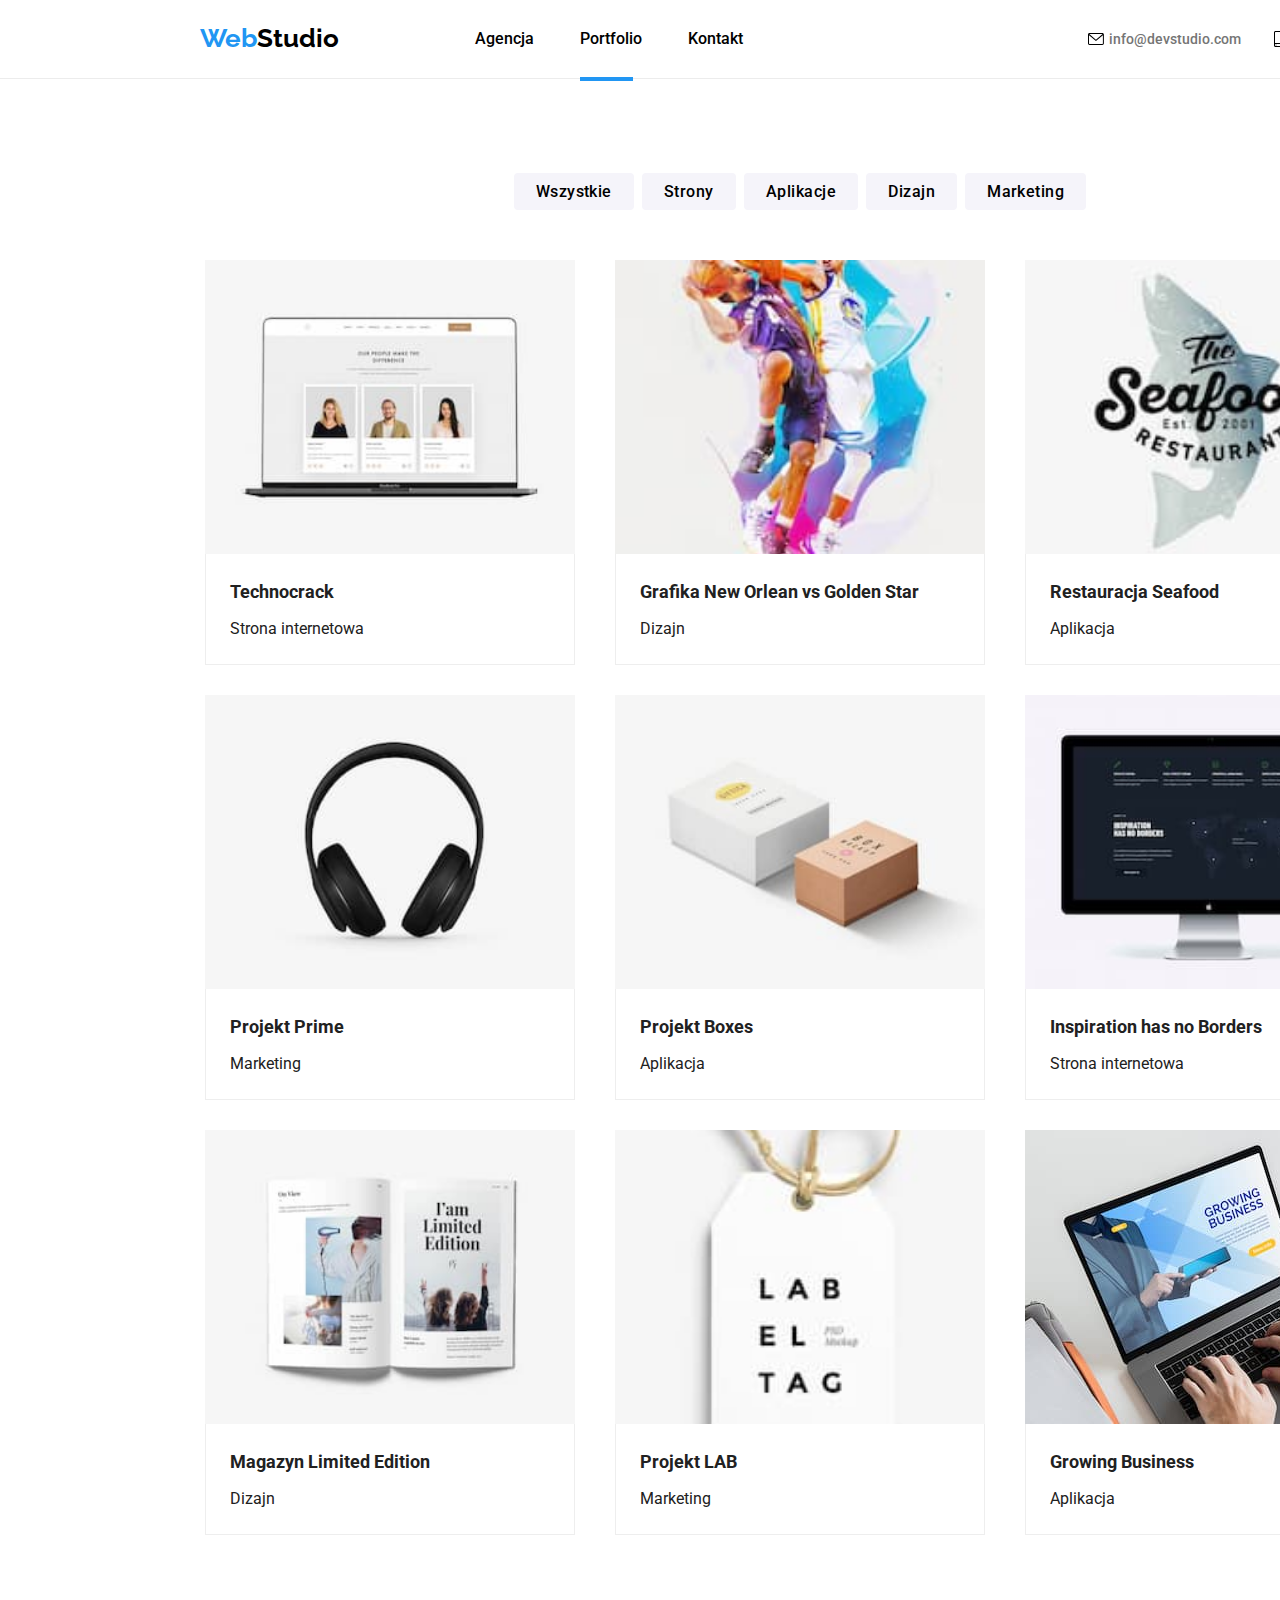
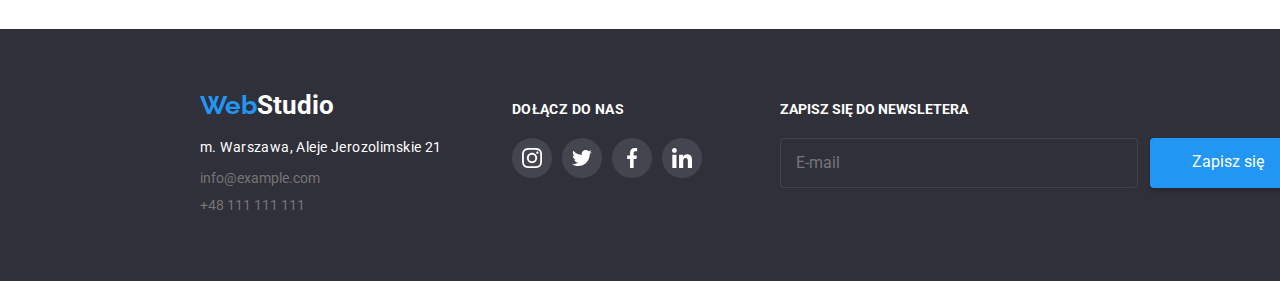
==== commit a9f6dd83: "zmiany1" ====
--- a/portfolio.html
+++ b/portfolio.html
@@ -26,10 +26,10 @@
                 <nav>
                     <ul class="navigation-menu">
                         <li>
-                            <a href="index.html" class="agency link active">Agencja</a>
+                            <a href="index.html">Agencja</a>
                         </li>
                         <li>
-                            <a href="portfolio.html">Portfolio</a>
+                            <a href="portfolio.html" class="agency link">Portfolio</a>
                         </li>
                         <li>
                             <a href="Kontakt">Kontakt</a>
--- a/css/style.css
+++ b/css/style.css
@@ -657,33 +657,21 @@
   fill: #ffffff;
 }
 .agency {
-  color: #000;
   position: relative;
 }
-.agency:hover {
-  text-decoration: none;
-  transition-duration: 250ms;
-  transition-timing-function: cubic-bezier(0.4, 0, 0.2, 1);
+.agency:after {
+  content: "";
+  position: absolute;
+  width: 53px;
+  height: 4px;
+  background-color: rgba(33, 150, 243, 1);
+  bottom: -33px;
+  left: 0px;
 }
 .link {
   text-decoration: none;
-}
-.active {
-  position: relative;
-  color: #2196f3;
-}
-
-.active::after {
-  content: "";
-  width: 53px;
-  height: 4px;
-  background: var(--accent-color);
-  text-decoration: var(--accent-color);
-  border-radius: 2px;
-  position: absolute;
-  bottom: -31px;
-  text-transform: uppercase;
-  left: 0;
+  color: var(--main-text-color);
+  transition: color 250ms cubic-bezier(0.4, 0, 0.2, 1);
 }
 .nav-links {
   padding-left: 93px;
@@ -1027,3 +1015,9 @@
   width: 11px;
   height: 11px;
 }
+.photo-list {
+  display: flex;
+  list-style: none;
+  flex-direction: row;
+  justify-content: space-between;
+}
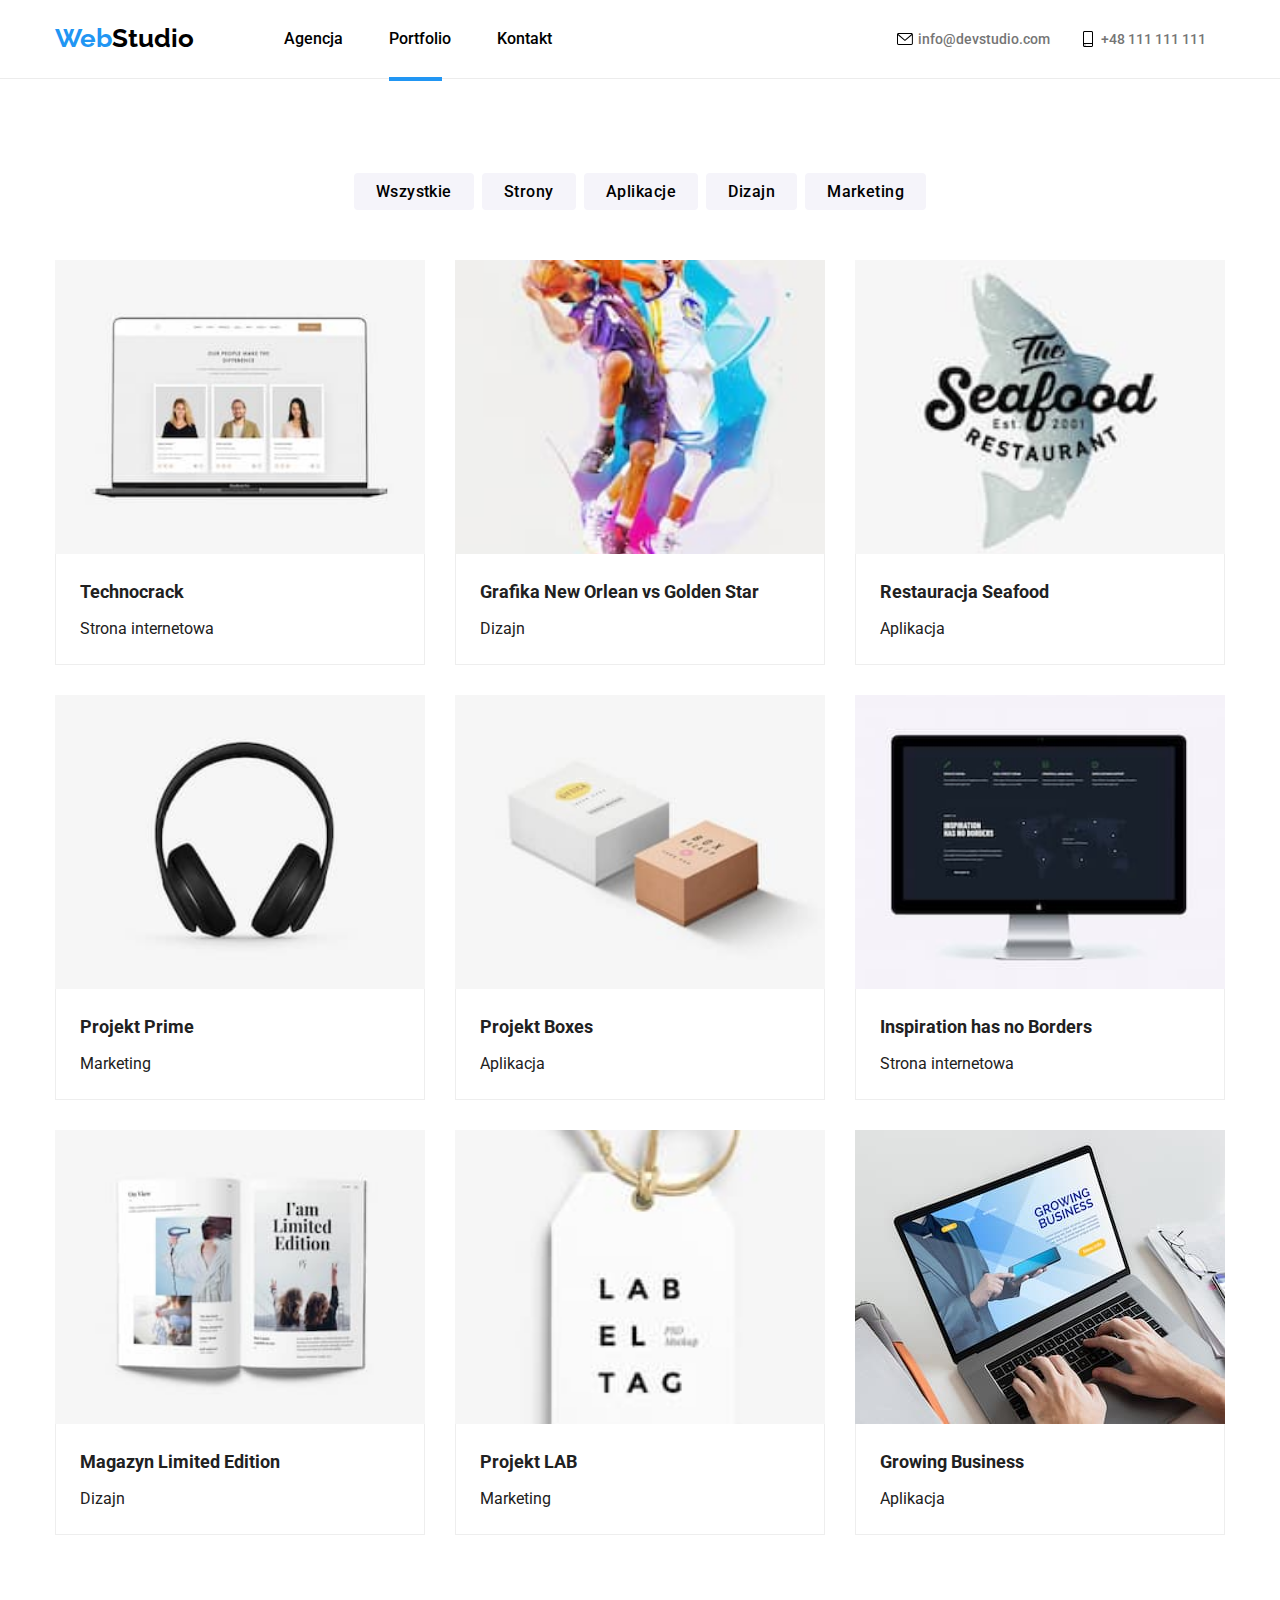
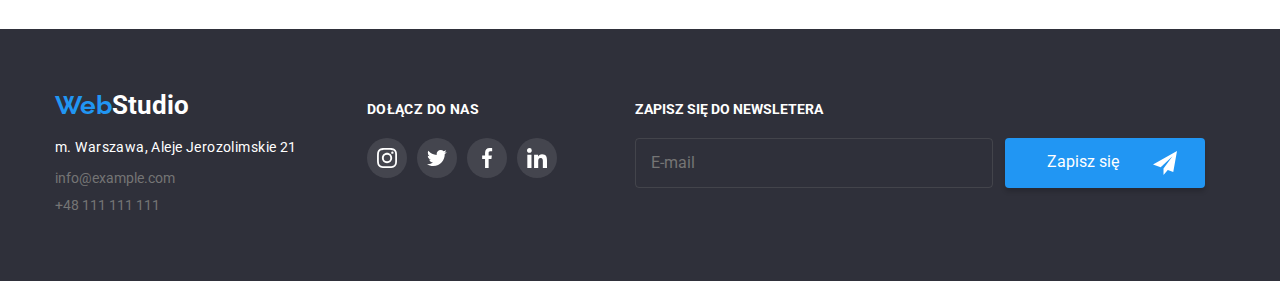
==== commit c707c910: "zmiany2" ====
--- a/portfolio.html
+++ b/portfolio.html
@@ -16,42 +16,47 @@
         />
     </head>
     <body>
-             <header class="page">
-                <div class="container">
-                <div class="navigation">
-                     <a href="index.html">
-                    <h2 class="logo-nav">
-                        <span class="header-nav">Web</span>Studio
-                    </h2>
-                <nav>
-                    <ul class="navigation-menu">
-                        <li>
-                            <a href="index.html">Agencja</a>
-                        </li>
-                        <li>
-                            <a href="portfolio.html" class="agency link">Portfolio</a>
-                        </li>
-                        <li>
-                            <a href="Kontakt">Kontakt</a>
-                        </li>
-                    </ul>
+        <header class="page">
+            <div class="container">
+              <div class="navigation">
+                <a href="index.html">
+                  <h2 class="logo-nav"><span class="header-nav">Web</span>Studio</h2>
+                </a>
+                <nav class="navigation-list">
+                  <ul class="navigation-menu">
+                    <li>
+                      <a href="index.html" class="link">Agencja</a>
+                    </li>
+                    <li>
+                      <a href="portfolio.html" class="agency link">Portfolio</a>
+                    </li>
+                    <li>
+                      <a href="#Kontakt" class="link">Kontakt</a>
+                    </li>
+                  </ul>
                 </nav>
                 <ul class="contact-links">
                   <li>
-                 <a href="mailto:info@devstudio.com"><svg class="icon-header" witdh="16" height="12">
-                    <use href="./Images/Icons/icons.svg#icon-email"></use>
-                 </svg>info@devstudio.com
-               </a>
+                    <a href="mailto:info@devstudio.com"
+                      ><svg class="icon-header" witdh="16" height="12">
+                        <use href="./Images/Icons/icons.svg#icon-email"></use>
+                      </svg>
+                      info@devstudio.com
+                    </a>
                   </li>
                   <li>
-                  <a href="tel:+48111111111"><svg class="icon-header" witdh="10" height="16">
-                    <use href="./Images/Icons/icons.svg#icon-smartphone"></use>
-                    </svg>+48 111 111 111</a>
+                    <a href="tel:+48111111111"
+                      ><svg class="icon-header" width="10" height="16">
+                        <use
+                          href="./Images/Icons/icons.svg#icon-smartphone"
+                        ></use>
+                        </svg>+48 111 111 111</a
+                    >
                   </li>
                 </ul>
-                </div>
-                </div>
-            </header>
+              </div>
+            </div>
+          </header>
         <main>
             <section>
                 <div class="container"></div>
--- a/css/style.css
+++ b/css/style.css
@@ -23,7 +23,9 @@
   font-family: "Roboto", "Raleway", sans-serif;
   color: var(--main-text-color);
   margin: auto;
-  width: 1600px;
+}
+input {
+  outline: none;
 }
 .navigation-menu {
   display: flex;
@@ -118,6 +120,7 @@
   transition: 250ms;
 }
 .main-header {
+  max-width: 1600px;
   display: block;
   margin: auto;
   background-image: linear-gradient(to right, #2f303a66 40%, #2f303a66 40%),
@@ -161,6 +164,7 @@
   right: 8px;
 }
 .backdrop {
+  z-index: 1;
   position: fixed;
   display: flex;
   left: 0;
@@ -168,10 +172,13 @@
   width: 100%;
   height: 100%;
   background-color: rgba(0, 0, 0, 0.1);
+  transition: opacity 250ms ease-in; visibility: 250ms linear;
   transition-timing-function: cubic-bezier(0.4, 0, 0.2, 1);
 }
 .is-hidden {
-  transform: translatex(-100%);
+  opacity: 0;
+  visibility: hidden;
+  pointer-events: none;
 }
 .modal {
   position: relative;
@@ -207,6 +214,7 @@
 .container {
   width: 1200px;
   margin: 0 auto;
+  padding: 0 15px;
 }
 .description-lorem-ipsum {
   list-style-type: none;
@@ -270,7 +278,6 @@
 }
 .footer-navigation {
   background-color: var(--background-color);
-  width: 1600px;
   height: 252px;
 }
 .contact {
@@ -740,7 +747,7 @@
 }
 .modal__text-form {
   margin-left: 40px;
-  margin-top: 10px;
+  margin-top: 5px;
   display: flex;
   font-family: Roboto;
   font-size: 12px;
@@ -754,7 +761,6 @@
 input:hover + svg,
 input:focus-within + svg {
   fill: #2196f3;
-  outline: 0;
 }
 .modal__form-box {
   width: 448px;
@@ -762,7 +768,7 @@
   border-radius: 4px;
   height: 40px;
   margin-bottom: 10px;
-  padding-left: 12px;
+  padding-left: 42px;
 }
 .modal__form-box:hover,
 .modal__form-box:focus-within {
@@ -771,17 +777,13 @@
 .modal__form-box:hover + svg,
 .modal__form-box:focus-within + svg {
   fill: #2196f3;
-}
-.modal__form-box:hover,
-.modal__form-box:focus-within {
-  border: 1px solid var(--accent-color);
 }
 .modal__icon-person {
   fill: #212121;
   height: 12px;
   width: 12px;
   position: absolute;
-  top: 110px;
+  top: 102px;
   left: 60px;
 }
 .modal__icon-phone {
@@ -789,7 +791,7 @@
   height: 13px;
   width: 13px;
   position: absolute;
-  top: 190px;
+  top: 174px;
   left: 60px;
 }
 .modal__icon-mail {
@@ -797,7 +799,7 @@
   height: 12px;
   width: 15px;
   position: absolute;
-  top: 270px;
+  top: 248px;
   left: 60px;
 }
 .modal__textarea {
@@ -833,7 +835,6 @@
   fill: var(--body-background-color);
 }
 input:checked + .modal__checkbox-icon {
-  outline: 0;
   fill: var(--accent-color);
   border-color: var(--accent-color);
   border-radius: 2px;
@@ -913,7 +914,6 @@
   padding: 16px 15px;
   background-color: transparent;
   transition: border-color 250ms cubic-bezier(0.4, 0, 0.2, 1);
-  outline: 0;
 }
 .form-button {
   display: flex;
@@ -1003,6 +1003,16 @@
   font-size: 12px;
   color: rgba(117, 117, 117, 1);
 }
+.insidemodal {
+  width: 11px;
+  height: 11px;
+}
+.photo-list {
+  display: flex;
+  list-style: none;
+  flex-direction: row;
+  justify-content: space-between;
+}
 .name {
   display: block;
   margin-bottom: 4px;
@@ -1010,14 +1020,4 @@
   line-height: 14px;
   letter-spacing: 0.01em;
   font-size: 12px;
-}
-.insidemodal {
-  width: 11px;
-  height: 11px;
-}
-.photo-list {
-  display: flex;
-  list-style: none;
-  flex-direction: row;
-  justify-content: space-between;
-}
+}